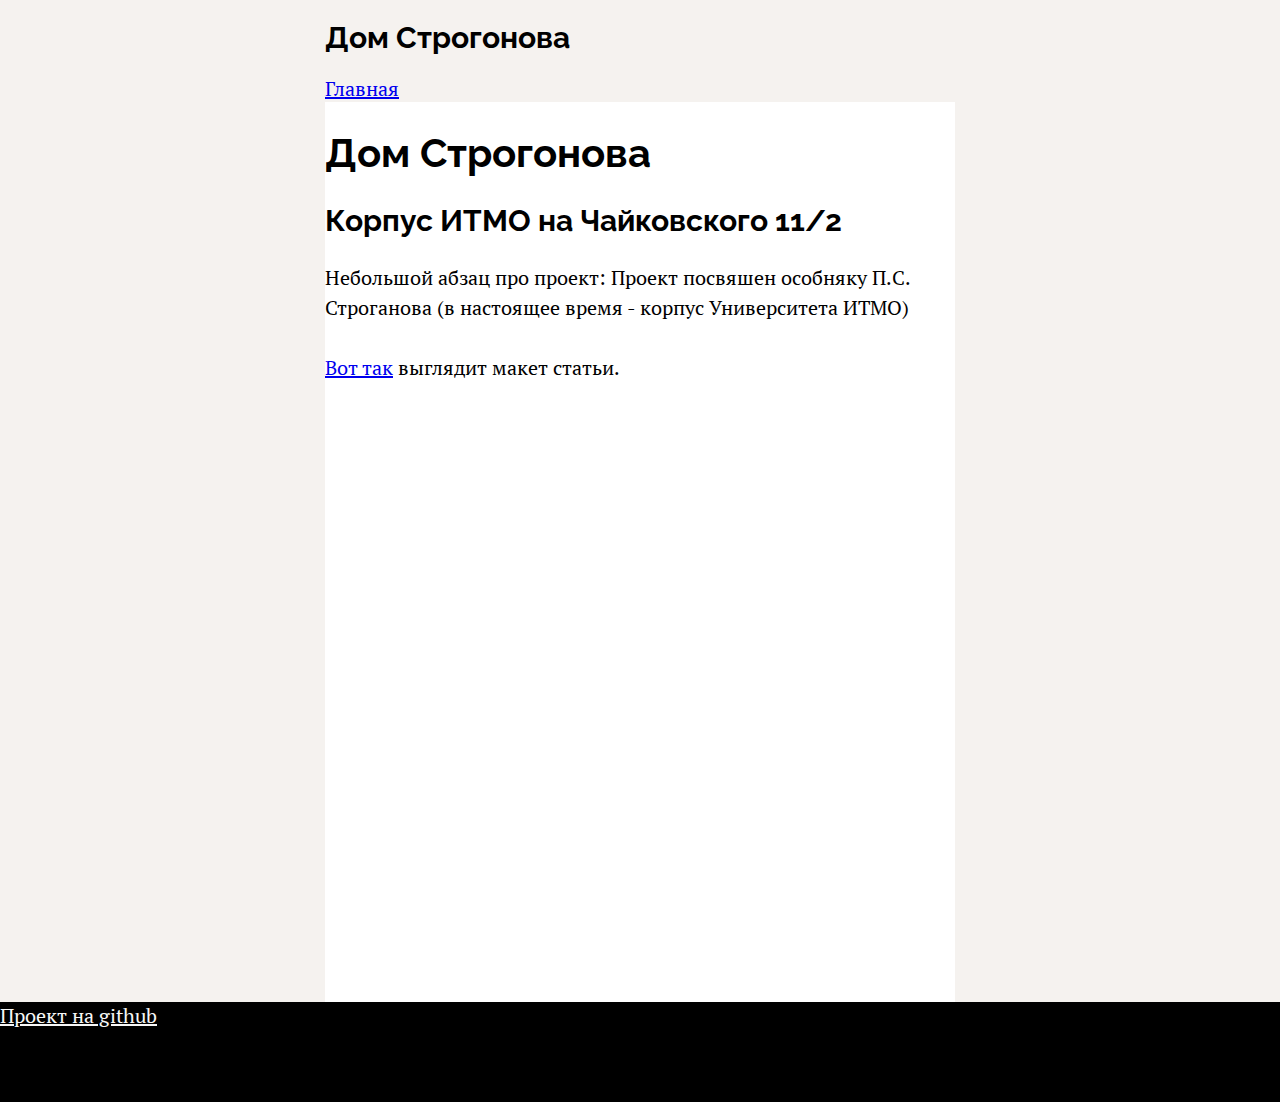
==== index.html @ 07bddcf1 "создан макет-сетка макет главной страницы; добавлен шаблон для статей;" ====
<!DOCTYPE html>
<html lang="ru">
<head>
    <meta charset="UTF-8">
    <title>Дом Строганова</title>
    <link rel="stylesheet" href="styles.css">
</head>
<body>
<header> <!--The header element represents a group of introductory or navigational aids-->
    <div> <!--The hgroup element represents a heading and related content.-->
        <h1 class="logo">Дом Строгонова</h1>
        <a href="index.html">Главная</a>
    </div>
</header>
<main>
    <div>
        <h1>Дом Строгонова</h1>
        <h2>Корпус ИТМО на Чайковского 11/2</h2>
        <p>Небольшой абзац про проект: Проект посвяшен особняку П.С. Строганова (в настоящее время - корпус Университета ИТМО)</p>
    </div>
    <p><a href="article.html">Вот так</a> выглядит макет статьи.</p>
</main>
<footer>
    <a href="https://github.com/chaykovskogo11/chaykovskogo11" target="_blank">Проект на github</a>
</footer>
</body>
</html>
---- styles.css ----
@import url('https://fonts.googleapis.com/css2?family=Raleway:wght@700&display=swap');
@import url('https://fonts.googleapis.com/css2?family=PT+Serif:ital,wght@0,400;0,700;1,400&display=swap');

* {
    box-sizing: border-box;
}

body {
    margin: 0;
    font-family: 'PT Serif', serif;
    background-color: #f5f2ef;
    font-size: 20px;

    display: grid;
    grid-column-gap: 20px;
    grid-template-columns: repeat(12, 1fr);
}

h1, h2, h3,
h4, h5, h6 {
    font-family: 'Raleway', sans-serif;
}
.logo {
    font-size: 30px;
}
p {
    line-height: 1.5;
    margin: 0 auto 30px;
}
header {
    grid-column: 4 / 10;
}
header hgroup {
    display: flex;
    justify-content: space-between;
    align-items: baseline;
}
hgroup a {
    text-decoration: none;
    color: black;
    font-family: 'Raleway', sans-serif;
}
main {
    height: 100vh;
    background-color: #fff;
    grid-column: 4 / 10;
}
main hgroup {
    margin: 50px 50px 50px;
}
aside {
    grid-row: 2 / 3;
    grid-column: 10 / 13;
}
footer {
    grid-column: 1 / 13;
    display: flex;
    height: 100px;
    background-color: black;
}

footer * {
    color: #f7f7f7;
}
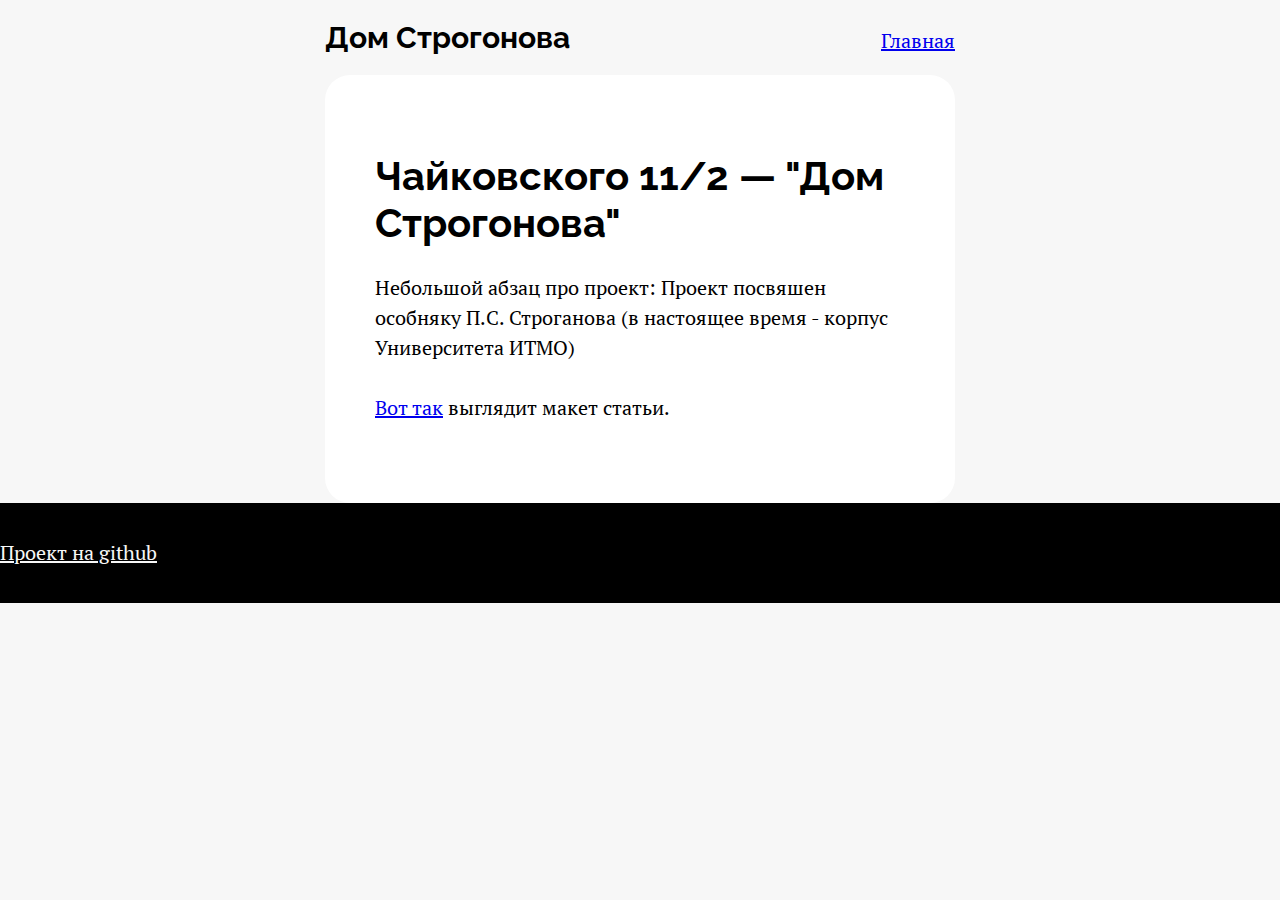
==== commit b6ff8aa8: "дополнение макета статьи" ====
--- a/index.html
+++ b/index.html
@@ -6,18 +6,14 @@
     <link rel="stylesheet" href="styles.css">
 </head>
 <body>
-<header> <!--The header element represents a group of introductory or navigational aids-->
-    <div> <!--The hgroup element represents a heading and related content.-->
-        <h1 class="logo">Дом Строгонова</h1>
-        <a href="index.html">Главная</a>
-    </div>
+<header>
+    <h1 class="logo">Дом Строгонова</h1>
+    <a href="index.html">Главная</a>
 </header>
 <main>
-    <div>
-        <h1>Дом Строгонова</h1>
-        <h2>Корпус ИТМО на Чайковского 11/2</h2>
-        <p>Небольшой абзац про проект: Проект посвяшен особняку П.С. Строганова (в настоящее время - корпус Университета ИТМО)</p>
-    </div>
+    <h1>Чайковского 11/2 — "Дом Строгонова"</h1>
+    <p>Небольшой абзац про проект: Проект посвяшен особняку П.С. Строганова (в настоящее время - корпус Университета
+        ИТМО)</p>
     <p><a href="article.html">Вот так</a> выглядит макет статьи.</p>
 </main>
 <footer>
--- a/styles.css
+++ b/styles.css
@@ -1,4 +1,4 @@
-@import url('https://fonts.googleapis.com/css2?family=Raleway:wght@700&display=swap');
+@import url('https://fonts.googleapis.com/css2?family=Raleway:wght@500;700&display=swap');
 @import url('https://fonts.googleapis.com/css2?family=PT+Serif:ital,wght@0,400;0,700;1,400&display=swap');
 
 * {
@@ -8,7 +8,7 @@
 body {
     margin: 0;
     font-family: 'PT Serif', serif;
-    background-color: #f5f2ef;
+    background-color: #f7f7f7;
     font-size: 20px;
 
     display: grid;
@@ -20,45 +20,83 @@
 h4, h5, h6 {
     font-family: 'Raleway', sans-serif;
 }
+
 .logo {
     font-size: 30px;
 }
-p {
+
+main p {
     line-height: 1.5;
     margin: 0 auto 30px;
 }
+
 header {
     grid-column: 4 / 10;
-}
-header hgroup {
     display: flex;
     justify-content: space-between;
     align-items: baseline;
 }
-hgroup a {
+
+.fancy-a:hover {
+    text-decoration: underline black;
+}
+
+.fancy-a {
     text-decoration: none;
     color: black;
-    font-family: 'Raleway', sans-serif;
 }
+
 main {
-    height: 100vh;
+    border-radius: 25px;
     background-color: #fff;
     grid-column: 4 / 10;
+    padding: 50px;
 }
+
 main hgroup {
     margin: 50px 50px 50px;
 }
-aside {
+
+nav > ul {
+    list-style-type: none;
+    padding: 10px;
+    border-left: solid 2px darkgray;
+}
+
+nav ul ul {
+    list-style-type: none;
+    padding-left: 20px;
+}
+
+nav h1 {
+    font-size: 20px;
+    font-weight: normal;
+}
+
+.list-of-contents {
+    position: sticky;
     grid-row: 2 / 3;
     grid-column: 10 / 13;
 }
+
+.list-of-articles {
+    grid-column: 2 / 4;
+    grid-row: 2 / 3;
+    font-size: 16px;
+}
+
 footer {
     grid-column: 1 / 13;
     display: flex;
+    align-items: center;
     height: 100px;
     background-color: black;
 }
 
 footer * {
     color: #f7f7f7;
+}
+
+.itmo-logo {
+    scale: 10%;
 }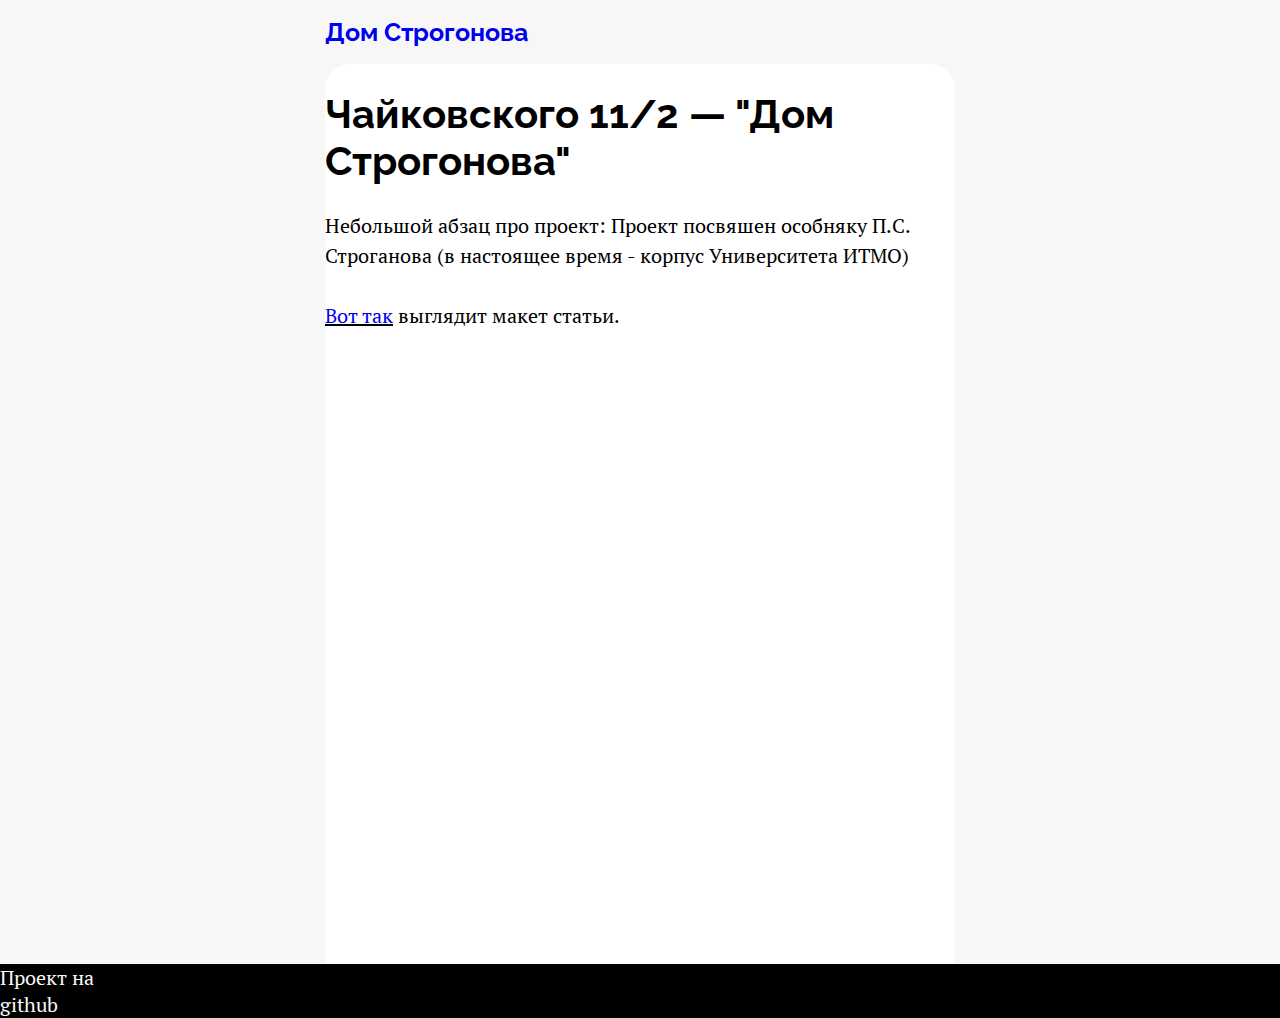
==== commit cab08f08: "шаблон для статей, список глав, футер" ====
--- a/index.html
+++ b/index.html
@@ -7,8 +7,7 @@
 </head>
 <body>
 <header>
-    <h1 class="logo">Дом Строгонова</h1>
-    <a href="index.html">Главная</a>
+    <h1 class="logo"><a href="index.html">Дом Строгонова</a></h1>
 </header>
 <main>
     <h1>Чайковского 11/2 — "Дом Строгонова"</h1>
--- a/styles.css
+++ b/styles.css
@@ -7,13 +7,13 @@
 
 body {
     margin: 0;
+    background-color: #f7f7f7;
     font-family: 'PT Serif', serif;
-    background-color: #f7f7f7;
     font-size: 20px;
 
     display: grid;
+    grid-template-columns: repeat(12, 1fr);
     grid-column-gap: 20px;
-    grid-template-columns: repeat(12, 1fr);
 }
 
 h1, h2, h3,
@@ -22,12 +22,16 @@
 }
 
 .logo {
-    font-size: 30px;
+    font-size: 25px;
 }
 
 main p {
     line-height: 1.5;
     margin: 0 auto 30px;
+}
+
+img {
+    width: 100%;
 }
 
 header {
@@ -37,66 +41,100 @@
     align-items: baseline;
 }
 
-.fancy-a:hover {
+a:visited {
+    color: inherit;
+}
+
+a:hover {
+    /*text-decoration: underline black;*/
+    color: rgb(52, 109, 219);
+}
+
+a:active {
+    color: black;
+}
+
+a {
+    text-decoration: none;
+}
+
+main {
+    grid-column: 4 / 10;
+    min-height: 100vh;
+    border-radius: 25px 25px 0 0;
+    background-color: #fff;
+}
+article {
+    padding: 50px;
+}
+article > h1 {
+    font-size: 40px;
+}
+.banner {
+    object-fit: cover;
+    max-height: 360px;
+    border-radius: inherit;
+}
+main a {
     text-decoration: underline black;
 }
 
-.fancy-a {
-    text-decoration: none;
-    color: black;
-}
-
-main {
-    border-radius: 25px;
-    background-color: #fff;
-    grid-column: 4 / 10;
-    padding: 50px;
-}
-
-main hgroup {
-    margin: 50px 50px 50px;
-}
-
-nav > ul {
+nav ul {
     list-style-type: none;
-    padding: 10px;
-    border-left: solid 2px darkgray;
-}
-
-nav ul ul {
-    list-style-type: none;
-    padding-left: 20px;
+    padding: 0;
+    margin: 10px 0;
+    color: #6c757d;
+    /*border-left: solid 2px darkgray;*/
 }
 
 nav h1 {
+    margin: 0;
     font-size: 20px;
     font-weight: normal;
 }
 
 .list-of-contents {
+    align-self: start;
     position: sticky;
+    top: 30px;
     grid-row: 2 / 3;
     grid-column: 10 / 13;
+    margin-left: 20px;
+    font-size: 18px;
+}
+
+.list-of-contents ul {
+    color: #6c757d;
+}
+
+.list-of-contents li {
+    margin-bottom: 3px;
 }
 
 .list-of-articles {
     grid-column: 2 / 4;
     grid-row: 2 / 3;
+    justify-self: end;
+    margin-right: 20px;
     font-size: 16px;
 }
 
 footer {
+    display: grid;
     grid-column: 1 / 13;
+    grid-template-columns: repeat(12, 1fr);
+    background-color: black;
+}
+
+footer section {
     display: flex;
+    grid-column: 4 / 10;
+    flex-wrap: wrap;
+    justify-content: space-between;
     align-items: center;
-    height: 100px;
-    background-color: black;
+    font-size: 18px;
 }
 
 footer * {
     color: #f7f7f7;
 }
-
-.itmo-logo {
-    scale: 10%;
-}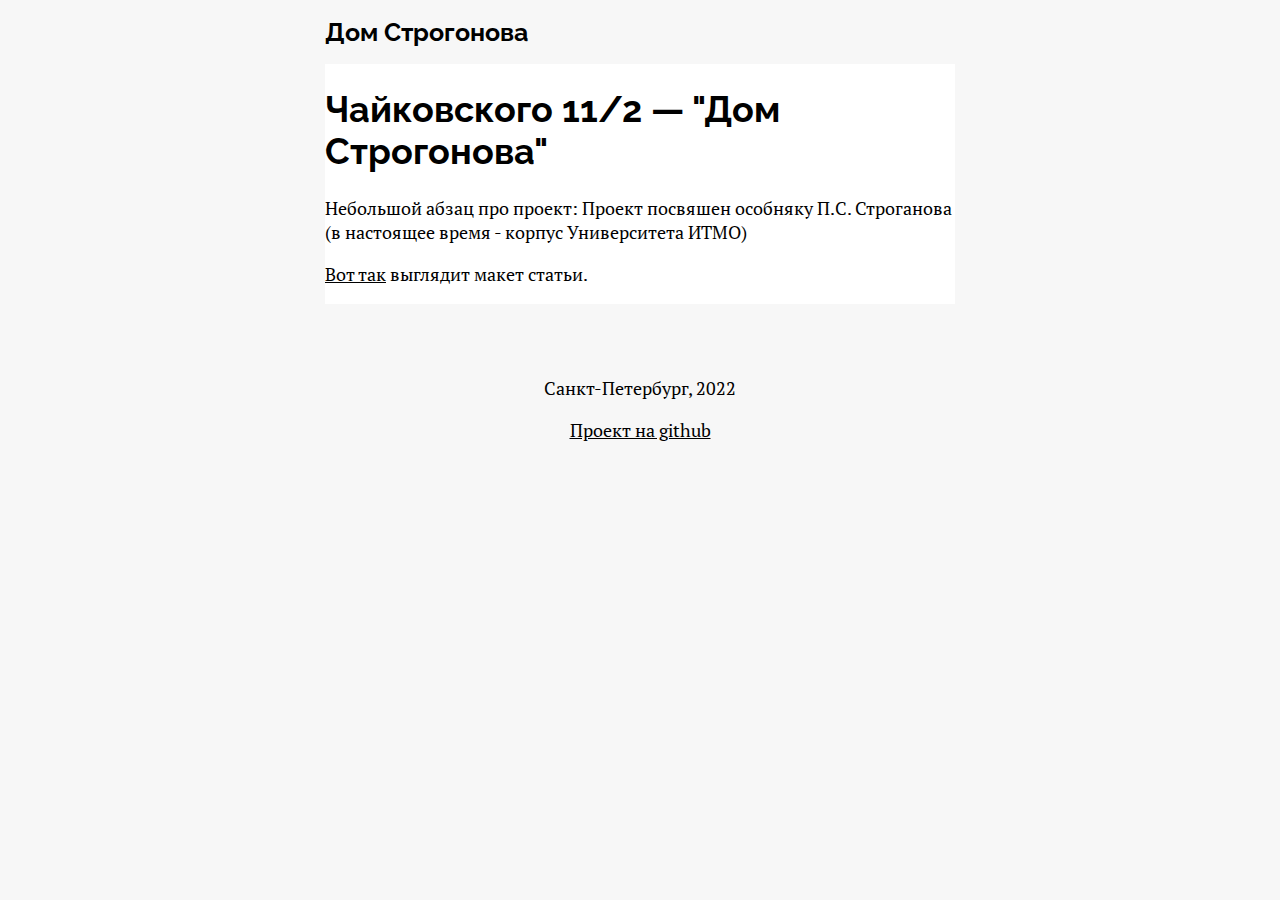
==== commit 9f8a9fba: "mobile ver. for index.html" ====
--- a/index.html
+++ b/index.html
@@ -2,12 +2,14 @@
 <html lang="ru">
 <head>
     <meta charset="UTF-8">
+    <meta name="viewport" content="width=device-width,initial-scale=1" />
     <title>Дом Строганова</title>
     <link rel="stylesheet" href="styles.css">
 </head>
 <body>
 <header>
     <h1 class="logo"><a href="index.html">Дом Строгонова</a></h1>
+    <img src="img/icons8-menu.svg" class="nav-button" alt="Навигация">
 </header>
 <main>
     <h1>Чайковского 11/2 — "Дом Строгонова"</h1>
@@ -16,7 +18,10 @@
     <p><a href="article.html">Вот так</a> выглядит макет статьи.</p>
 </main>
 <footer>
-    <a href="https://github.com/chaykovskogo11/chaykovskogo11" target="_blank">Проект на github</a>
+    <section>
+        <p>Санкт-Петербург, 2022</p>
+        <a href="https://github.com/chaykovskogo11/chaykovskogo11" target="_blank">Проект на github</a>
+    </section>
 </footer>
 </body>
 </html>--- a/styles.css
+++ b/styles.css
@@ -6,14 +6,11 @@
 }
 
 body {
-    margin: 0;
+    display: flex;
+    flex-direction: column;
+    margin: 0 auto;
+    font: 18px 'PT Serif', serif;
     background-color: #f7f7f7;
-    font-family: 'PT Serif', serif;
-    font-size: 20px;
-
-    display: grid;
-    grid-template-columns: repeat(12, 1fr);
-    grid-column-gap: 20px;
 }
 
 h1, h2, h3,
@@ -21,120 +18,142 @@
     font-family: 'Raleway', sans-serif;
 }
 
-.logo {
-    font-size: 25px;
-}
-
-main p {
-    line-height: 1.5;
-    margin: 0 auto 30px;
-}
-
 img {
     width: 100%;
 }
 
-header {
-    grid-column: 4 / 10;
-    display: flex;
-    justify-content: space-between;
-    align-items: baseline;
-}
-
-a:visited {
+/* Link styles */
+a:link, a:visited {
     color: inherit;
 }
 
 a:hover {
-    /*text-decoration: underline black;*/
-    color: rgb(52, 109, 219);
+    color: #346DDBFF;
 }
 
-a:active {
-    color: black;
-}
 
-a {
+header a,
+nav a {
     text-decoration: none;
 }
 
-main {
-    grid-column: 4 / 10;
-    min-height: 100vh;
-    border-radius: 25px 25px 0 0;
-    background-color: #fff;
+nav a:hover {
+    text-decoration: underline solid;
 }
-article {
-    padding: 50px;
+
+header a:hover {
+    color: inherit;
 }
-article > h1 {
-    font-size: 40px;
+
+/* Navigation styles */
+.list-of-articles,
+.list-of-contents {
+    padding: 1em;
 }
-.banner {
-    object-fit: cover;
-    max-height: 360px;
-    border-radius: inherit;
+
+nav h1 {
+    margin: 0;
+    font-size: 1.2em;
+    font-weight: normal;
 }
-main a {
-    text-decoration: underline black;
+
+nav ul {
+    color: #6c757d;
 }
 
 nav ul {
     list-style-type: none;
     padding: 0;
-    margin: 10px 0;
-    color: #6c757d;
-    /*border-left: solid 2px darkgray;*/
 }
 
-nav h1 {
-    margin: 0;
-    font-size: 20px;
-    font-weight: normal;
+/* Header styles */
+header {
+    display: flex;
+    justify-content: space-between;
+    align-items: center;
+    padding: 1em;
 }
 
-.list-of-contents {
-    align-self: start;
-    position: sticky;
-    top: 30px;
-    grid-row: 2 / 3;
-    grid-column: 10 / 13;
-    margin-left: 20px;
-    font-size: 18px;
+.logo {
+    font-size: 25px;
 }
 
-.list-of-contents ul {
-    color: #6c757d;
+.nav-button {
+    width: 30px;
+    height: 30px;
 }
 
-.list-of-contents li {
-    margin-bottom: 3px;
+/* Main styles */
+main {
+    background-color: white;
 }
 
-.list-of-articles {
-    grid-column: 2 / 4;
-    grid-row: 2 / 3;
-    justify-self: end;
-    margin-right: 20px;
-    font-size: 16px;
+.banner {
+    height: 15em;
+    object-fit: cover;
 }
 
+.article-lead {
+    font-family: 'Raleway', sans-serif;
+}
+
+article {
+    padding: 1em;
+}
+
+article section h1 {
+    margin-top: 3em;
+}
+
+/* Footer styles */
 footer {
-    display: grid;
-    grid-column: 1 / 13;
-    grid-template-columns: repeat(12, 1fr);
-    background-color: black;
+    margin-top: 3em;
 }
 
 footer section {
-    display: flex;
-    grid-column: 4 / 10;
-    flex-wrap: wrap;
-    justify-content: space-between;
-    align-items: center;
-    font-size: 18px;
+    text-align: center;
 }
 
-footer * {
-    color: #f7f7f7;
-}
+@media screen and (min-width: 45em) {
+    body {
+        display: grid;
+        grid-template-columns: repeat(12, 1fr);
+        column-gap: 20px;
+    }
+
+    header {
+        grid-column: 4 / 10;
+        padding: 0;
+    }
+
+    .nav-button {
+        display: none;
+    }
+
+    main {
+        grid-column: 4 / 10;
+        grid-row: 2;
+    }
+
+    article {
+        padding: 3% 10%;
+    }
+
+    .list-of-contents {
+        display: block !important;
+        grid-column: 10 / 12;
+        padding: 0;
+    }
+
+    .list-of-articles {
+        display: block !important;
+        grid-column: 2 / 4;
+        justify-self: end;
+        padding: 0;
+    }
+
+    footer {
+        grid-column: 4 / 10;
+    }
+
+}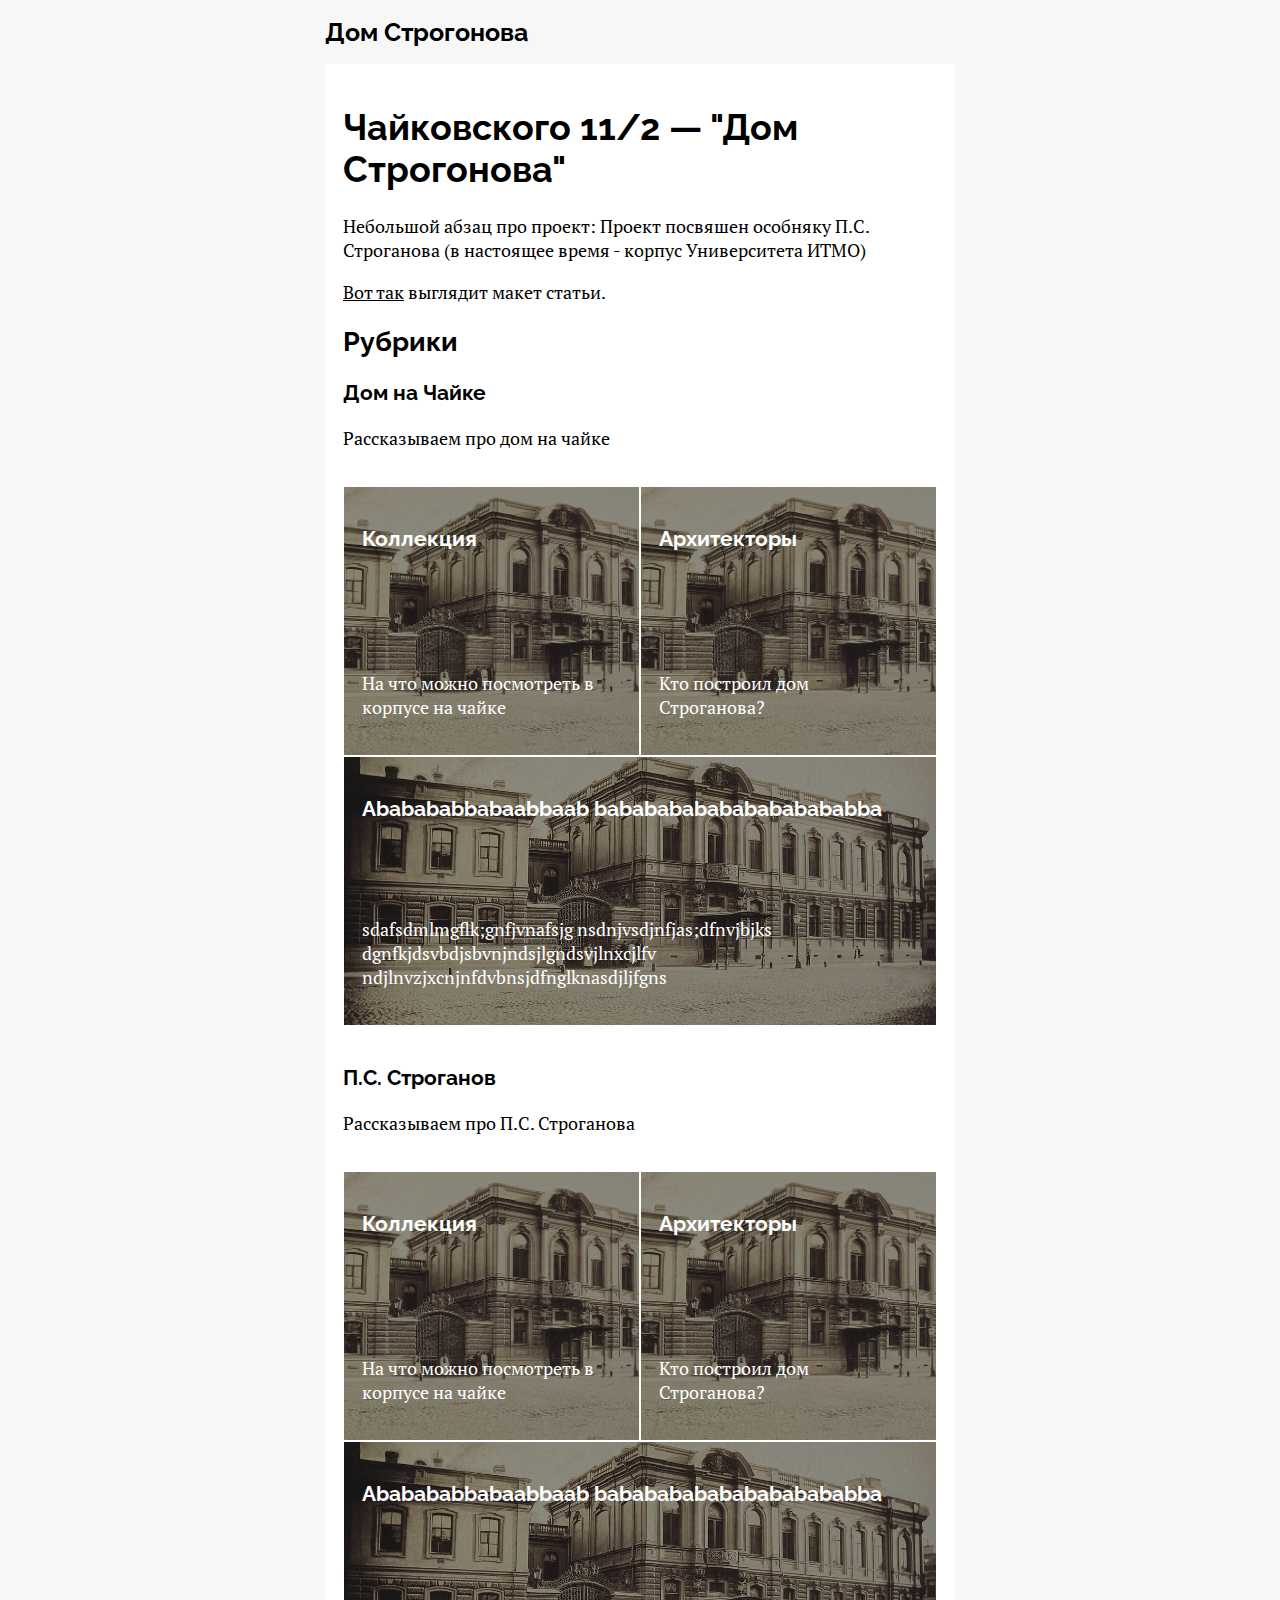
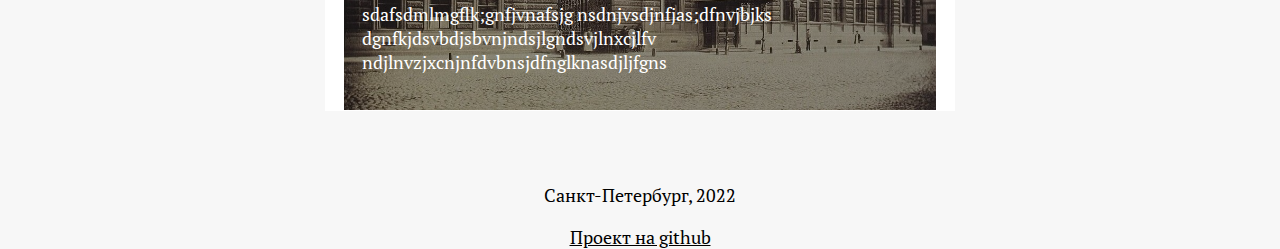
==== commit 41a5a0b4: "рубрики на index.html" ====
--- a/index.html
+++ b/index.html
@@ -2,7 +2,7 @@
 <html lang="ru">
 <head>
     <meta charset="UTF-8">
-    <meta name="viewport" content="width=device-width,initial-scale=1" />
+    <meta name="viewport" content="width=device-width,initial-scale=1"/>
     <title>Дом Строганова</title>
     <link rel="stylesheet" href="styles.css">
 </head>
@@ -12,10 +12,48 @@
     <img src="img/icons8-menu.svg" class="nav-button" alt="Навигация">
 </header>
 <main>
-    <h1>Чайковского 11/2 — "Дом Строгонова"</h1>
-    <p>Небольшой абзац про проект: Проект посвяшен особняку П.С. Строганова (в настоящее время - корпус Университета
-        ИТМО)</p>
-    <p><a href="article.html">Вот так</a> выглядит макет статьи.</p>
+    <div class="text-wrapper">
+        <h1>Чайковского 11/2 — "Дом Строгонова"</h1>
+        <p>Небольшой абзац про проект: Проект посвяшен особняку П.С. Строганова (в настоящее время - корпус Университета
+            ИТМО)</p>
+        <p><a href="article.html">Вот так</a> выглядит макет статьи.</p>
+        <h2>Рубрики</h2>
+        <h3>Дом на Чайке</h3>
+        <p>Рассказываем про дом на чайке</p>
+    </div>
+    <div class="card-wrapper">
+        <div class="card">
+            <h3><a class="main-link" href="article.html">Коллекция</a></h3>
+            <p>На что можно посмотреть в корпусе на чайке</p>
+        </div>
+        <div class="card">
+            <h3>Архитекторы</h3>
+            <p>Кто построил дом Строганова?</p>
+        </div>
+        <div class="card">
+            <h3>Ababababbabaabbaab bababababababababababba</h3>
+            <p>sdafsdmlmgflk;gnfjvnafsjg nsdnjvsdjnfjas;dfnvjbjks dgnfkjdsvbdjsbvnjndsjlgndsvjlnxcjlfv ndjlnvzjxcnjnfdvbnsjdfnglknasdjljfgns</p>
+        </div>
+    </div>
+    <div class="text-wrapper">
+        <h3>П.С. Строганов</h3>
+        <p>Рассказываем про П.С. Строганова</p>
+    </div>
+    <div class="card-wrapper">
+        <div class="card">
+            <h3>Коллекция</h3>
+            <p>На что можно посмотреть в корпусе на чайке</p>
+        </div>
+        <div class="card">
+            <h3>Архитекторы</h3>
+            <p>Кто построил дом Строганова?</p>
+        </div>
+        <div class="card">
+            <h3>Ababababbabaabbaab bababababababababababba</h3>
+            <p>sdafsdmlmgflk;gnfjvnafsjg nsdnjvsdjnfjas;dfnvjbjks dgnfkjdsvbdjsbvnjndsjlgndsvjlnxcjlfv ndjlnvzjxcnjnfdvbnsjdfnglknasdjljfgns</p>
+        </div>
+    </div>
+
 </main>
 <footer>
     <section>
@@ -23,5 +61,6 @@
         <a href="https://github.com/chaykovskogo11/chaykovskogo11" target="_blank">Проект на github</a>
     </section>
 </footer>
+<script src="script.js"></script>
 </body>
 </html>--- a/styles.css
+++ b/styles.css
@@ -88,6 +88,10 @@
     background-color: white;
 }
 
+.text-wrapper {
+    padding: 1em;
+}
+
 .banner {
     height: 15em;
     object-fit: cover;
@@ -103,6 +107,28 @@
 
 article section h1 {
     margin-top: 3em;
+}
+
+.card-wrapper {
+    display: flex;
+    flex-flow: row wrap;
+}
+
+.card {
+    padding: 1em;
+    color: white;
+    background: linear-gradient(rgba(0, 0, 0, .3), rgba(0, 0, 0, .3)), url("img/img.jpg") center/cover;
+    flex: 1;
+    min-height: 15em;
+    max-width: 100%;
+    border: 1px solid white;
+    display: flex;
+    flex-direction: column;
+    justify-content: space-between;
+}
+
+.card a {
+    text-decoration: none;
 }
 
 /* Footer styles */
@@ -135,6 +161,10 @@
         grid-row: 2;
     }
 
+    .card-wrapper {
+        padding: 0 1em;
+    }
+
     article {
         padding: 3% 10%;
     }
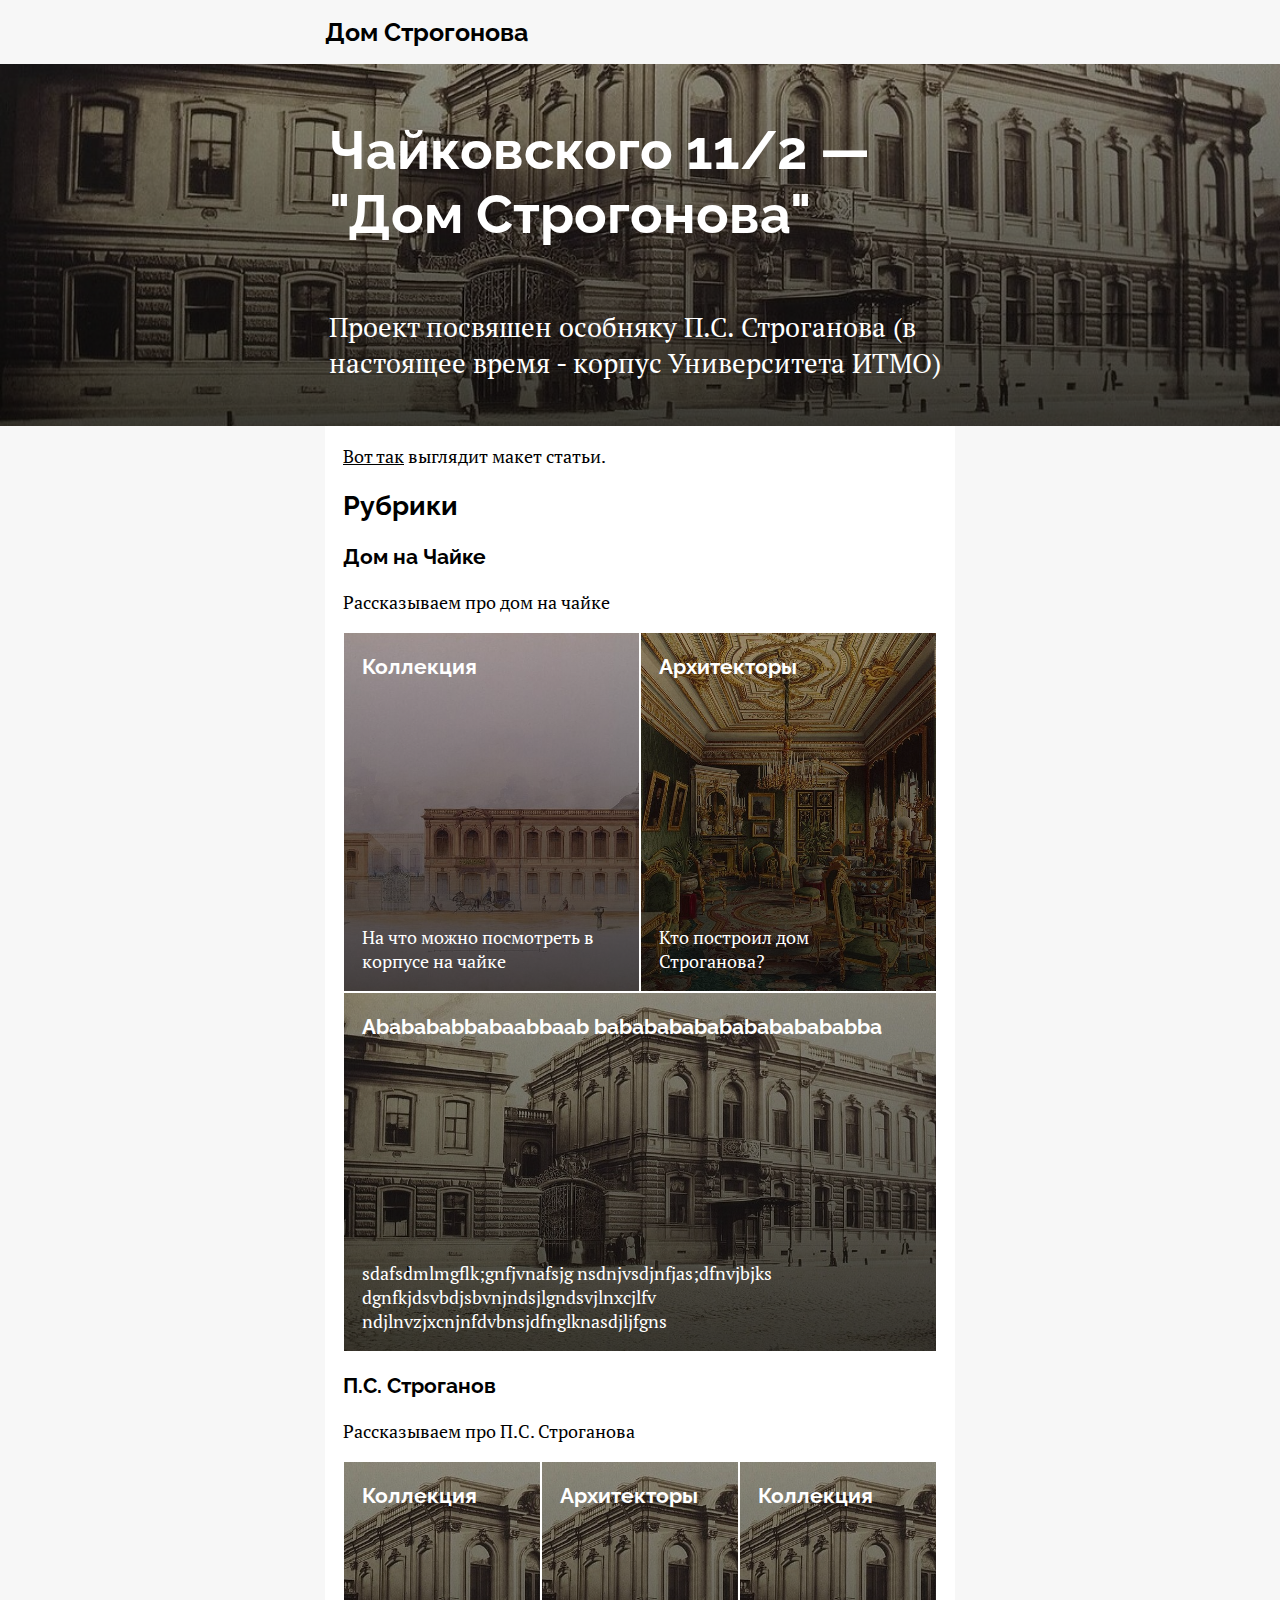
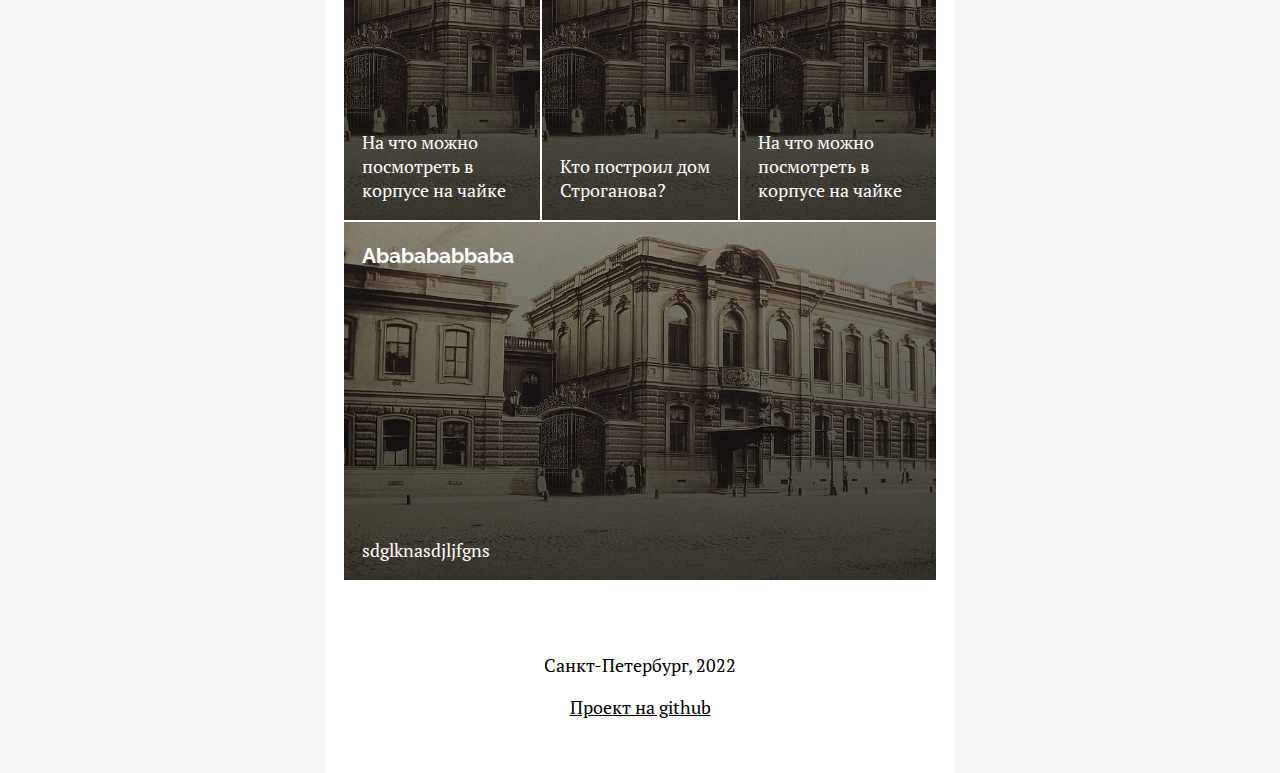
==== commit 7294c796: "hero на index.html" ====
--- a/index.html
+++ b/index.html
@@ -11,49 +11,59 @@
     <h1 class="logo"><a href="index.html">Дом Строгонова</a></h1>
     <img src="img/icons8-menu.svg" class="nav-button" alt="Навигация">
 </header>
+<section class="text-wrapper homepage-hero">
+    <div>
+        <h1>Чайковского 11/2 — "Дом Строгонова"</h1>
+        <p>Проект посвяшен особняку П.С. Строганова (в настоящее время - корпус Университета
+            ИТМО)</p>
+    </div>
+</section>
 <main>
-    <div class="text-wrapper">
-        <h1>Чайковского 11/2 — "Дом Строгонова"</h1>
-        <p>Небольшой абзац про проект: Проект посвяшен особняку П.С. Строганова (в настоящее время - корпус Университета
-            ИТМО)</p>
-        <p><a href="article.html">Вот так</a> выглядит макет статьи.</p>
-        <h2>Рубрики</h2>
-        <h3>Дом на Чайке</h3>
-        <p>Рассказываем про дом на чайке</p>
-    </div>
-    <div class="card-wrapper">
-        <div class="card">
-            <h3><a class="main-link" href="article.html">Коллекция</a></h3>
-            <p>На что можно посмотреть в корпусе на чайке</p>
+    <section>
+        <div class="text-wrapper">
+            <p><a href="article.html">Вот так</a> выглядит макет статьи.</p>
+            <h2>Рубрики</h2>
+            <h3>Дом на Чайке</h3>
+            <p>Рассказываем про дом на чайке</p>
         </div>
-        <div class="card">
-            <h3>Архитекторы</h3>
-            <p>Кто построил дом Строганова?</p>
+        <div class="card-wrapper">
+            <div class="card" id="collection-card">
+                <h3><a class="main-link" href="article.html">Коллекция</a></h3>
+                <p>На что можно посмотреть в корпусе на чайке</p>
+            </div>
+            <div class="card" id="architector-card">
+                <h3>Архитекторы</h3>
+                <p>Кто построил дом Строганова?</p>
+            </div>
+            <div class="card">
+                <h3>Ababababbabaabbaab bababababababababababba</h3>
+                <p>sdafsdmlmgflk;gnfjvnafsjg nsdnjvsdjnfjas;dfnvjbjks
+                    dgnfkjdsvbdjsbvnjndsjlgndsvjlnxcjlfv ndjlnvzjxcnjnfdvbnsjdfnglknasdjljfgns</p>
+            </div>
         </div>
-        <div class="card">
-            <h3>Ababababbabaabbaab bababababababababababba</h3>
-            <p>sdafsdmlmgflk;gnfjvnafsjg nsdnjvsdjnfjas;dfnvjbjks dgnfkjdsvbdjsbvnjndsjlgndsvjlnxcjlfv ndjlnvzjxcnjnfdvbnsjdfnglknasdjljfgns</p>
+        <div class="text-wrapper">
+            <h3>П.С. Строганов</h3>
+            <p>Рассказываем про П.С. Строганова</p>
         </div>
-    </div>
-    <div class="text-wrapper">
-        <h3>П.С. Строганов</h3>
-        <p>Рассказываем про П.С. Строганова</p>
-    </div>
-    <div class="card-wrapper">
-        <div class="card">
-            <h3>Коллекция</h3>
-            <p>На что можно посмотреть в корпусе на чайке</p>
+        <div class="card-wrapper">
+            <div class="card">
+                <h3>Коллекция</h3>
+                <p>На что можно посмотреть в корпусе на чайке</p>
+            </div>
+            <div class="card">
+                <h3>Архитекторы</h3>
+                <p>Кто построил дом Строганова?</p>
+            </div>
+            <div class="card">
+                <h3>Коллекция</h3>
+                <p>На что можно посмотреть в корпусе на чайке</p>
+            </div>
+            <div class="card">
+                <h3>Ababababbaba</h3>
+                <p>sdglknasdjljfgns</p>
+            </div>
         </div>
-        <div class="card">
-            <h3>Архитекторы</h3>
-            <p>Кто построил дом Строганова?</p>
-        </div>
-        <div class="card">
-            <h3>Ababababbabaabbaab bababababababababababba</h3>
-            <p>sdafsdmlmgflk;gnfjvnafsjg nsdnjvsdjnfjas;dfnvjbjks dgnfkjdsvbdjsbvnjndsjlgndsvjlnxcjlfv ndjlnvzjxcnjnfdvbnsjdfnglknasdjljfgns</p>
-        </div>
-    </div>
-
+    </section>
 </main>
 <footer>
     <section>
--- a/styles.css
+++ b/styles.css
@@ -71,7 +71,7 @@
     display: flex;
     justify-content: space-between;
     align-items: center;
-    padding: 1em;
+    padding: 0 1em;
 }
 
 .logo {
@@ -89,7 +89,25 @@
 }
 
 .text-wrapper {
+    padding: 0 1em;
+}
+
+.homepage-hero {
+    min-height: 20em;
+    background: linear-gradient(rgba(0, 0, 0, .3), rgba(0, 0, 0, .7)),
+    url("img/img.jpg") center/cover;
+    color: white;
     padding: 1em;
+}
+
+.homepage-hero div {
+    display: flex;
+    flex-direction: column;
+    justify-content: space-evenly;
+}
+
+.homepage-hero h1 {
+    font-size: 2em;
 }
 
 .banner {
@@ -115,11 +133,12 @@
 }
 
 .card {
-    padding: 1em;
+    padding: 0 1em;
     color: white;
-    background: linear-gradient(rgba(0, 0, 0, .3), rgba(0, 0, 0, .3)), url("img/img.jpg") center/cover;
+    background: linear-gradient(rgba(0, 0, 0, .3), rgba(0, 0, 0, .7)),
+    url("img/img.jpg") center/cover;
     flex: 1;
-    min-height: 15em;
+    min-height: 20em;
     max-width: 100%;
     border: 1px solid white;
     display: flex;
@@ -131,9 +150,19 @@
     text-decoration: none;
 }
 
+#collection-card {
+    background: linear-gradient(rgba(0, 0, 0, .3), rgba(0, 0, 0, .7)),
+    url("img/photo_2022-10-04_21-31-27.jpg") center/cover;
+}
+
+#architector-card {
+    background: linear-gradient(rgba(0, 0, 0, .3), rgba(0, 0, 0, .7)),
+    url("img/photo_2022-10-12_23-13-34.jpg") center/cover;
+}
+
 /* Footer styles */
 footer {
-    margin-top: 3em;
+    padding: 3em 0;
 }
 
 footer section {
@@ -156,9 +185,20 @@
         display: none;
     }
 
+    .homepage-hero {
+        grid-column: 1 / 13;
+        grid-row: 2;
+        display: grid;
+        grid-template-columns: repeat(12, 1fr);
+    }
+    .homepage-hero div {
+        grid-column: 4 / 10;
+        font-size: 1.5em;
+    }
+
     main {
         grid-column: 4 / 10;
-        grid-row: 2;
+        grid-row: 3;
     }
 
     .card-wrapper {
@@ -184,6 +224,7 @@
 
     footer {
         grid-column: 4 / 10;
+        background-color: white;
     }
 
 }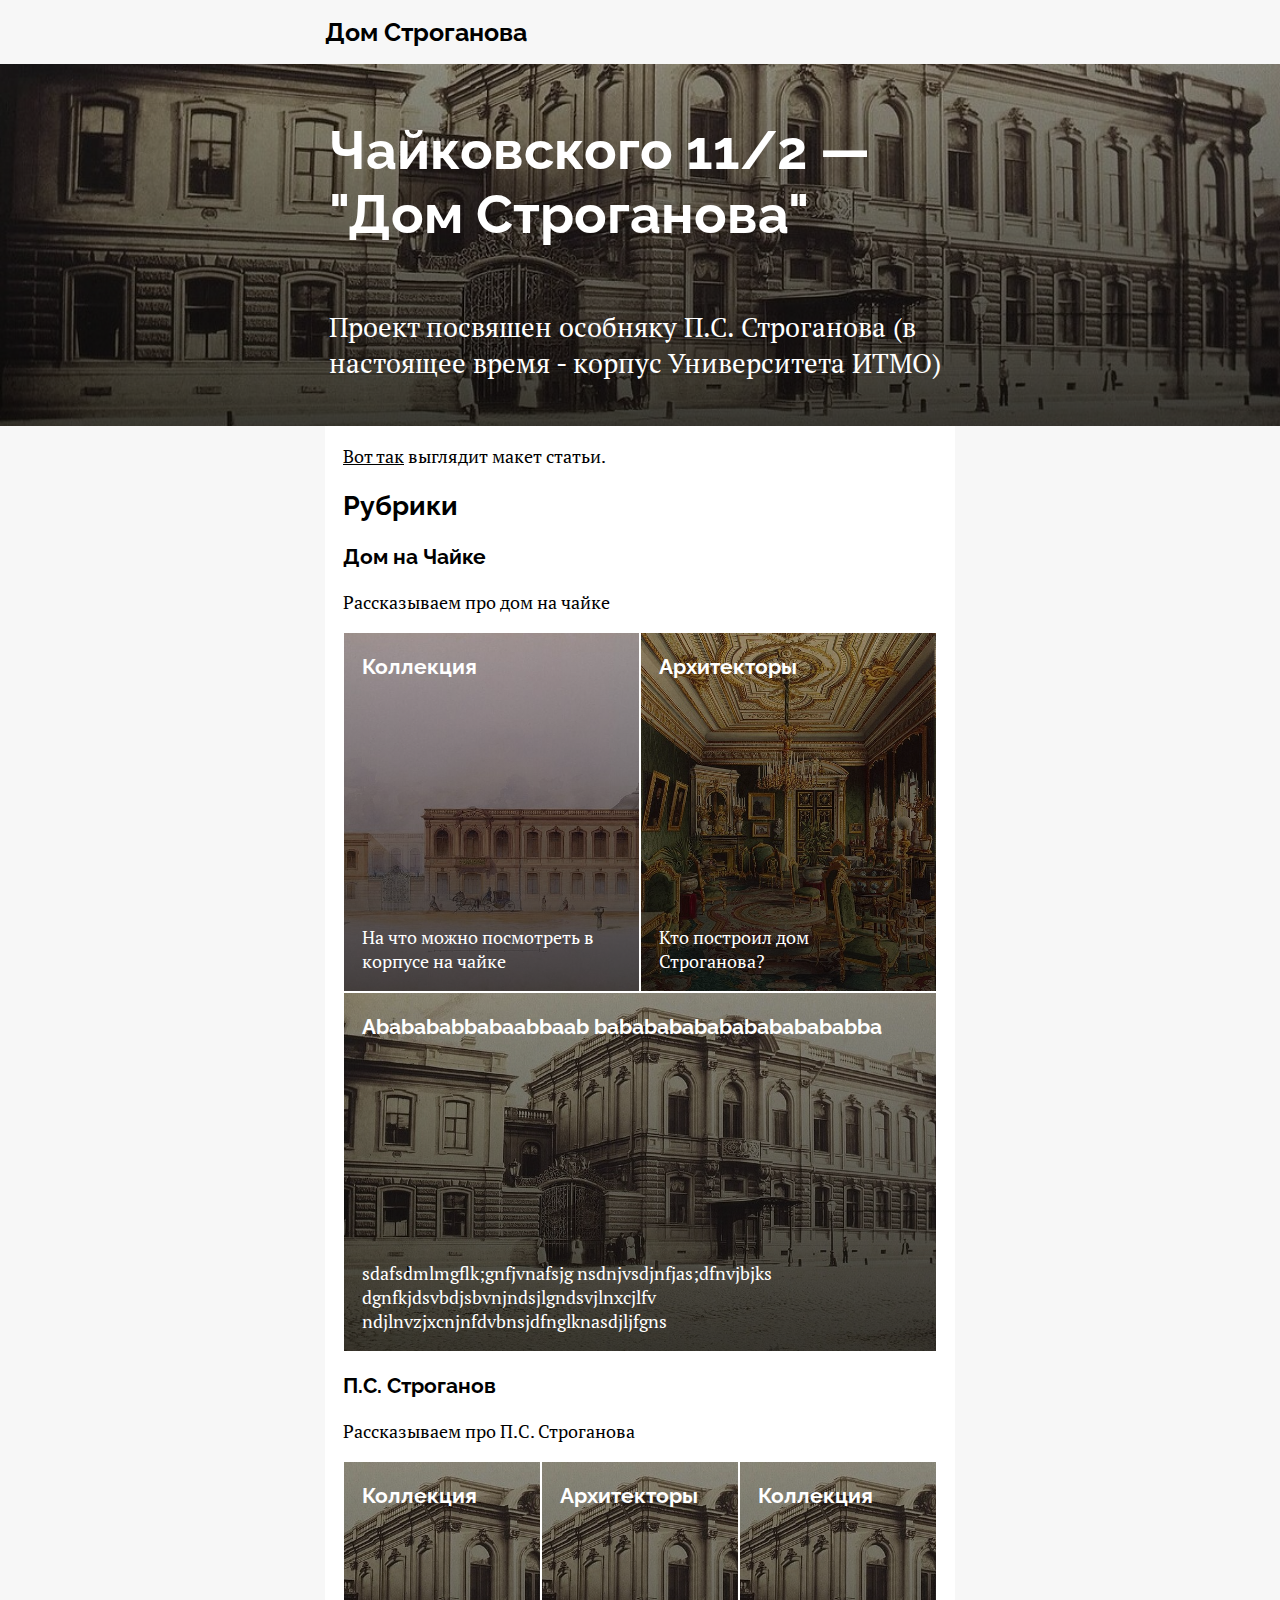
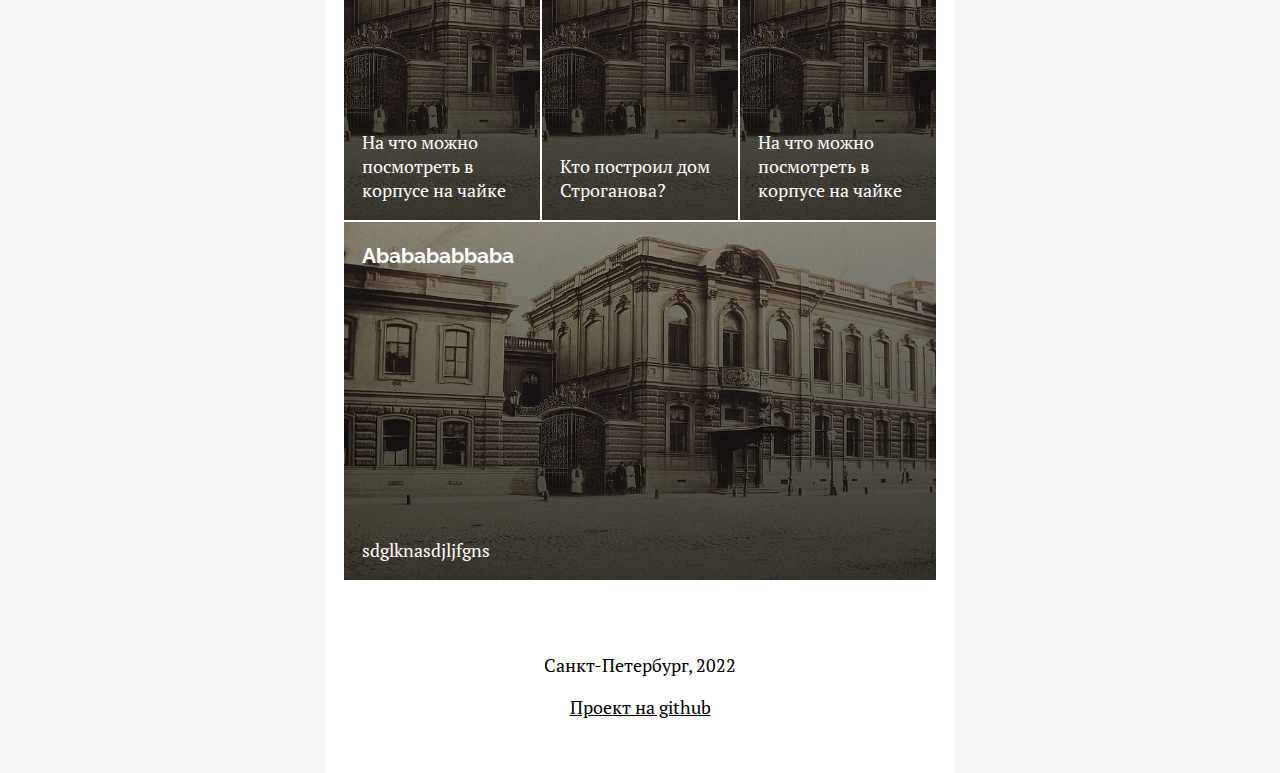
==== commit 609720a5: "опечатки" ====
--- a/index.html
+++ b/index.html
@@ -8,12 +8,12 @@
 </head>
 <body>
 <header>
-    <h1 class="logo"><a href="index.html">Дом Строгонова</a></h1>
+    <h1 class="logo"><a href="index.html">Дом Строганова</a></h1>
     <img src="img/icons8-menu.svg" class="nav-button" alt="Навигация">
 </header>
 <section class="text-wrapper homepage-hero">
     <div>
-        <h1>Чайковского 11/2 — "Дом Строгонова"</h1>
+        <h1>Чайковского 11/2 — "Дом Строганова"</h1>
         <p>Проект посвяшен особняку П.С. Строганова (в настоящее время - корпус Университета
             ИТМО)</p>
     </div>
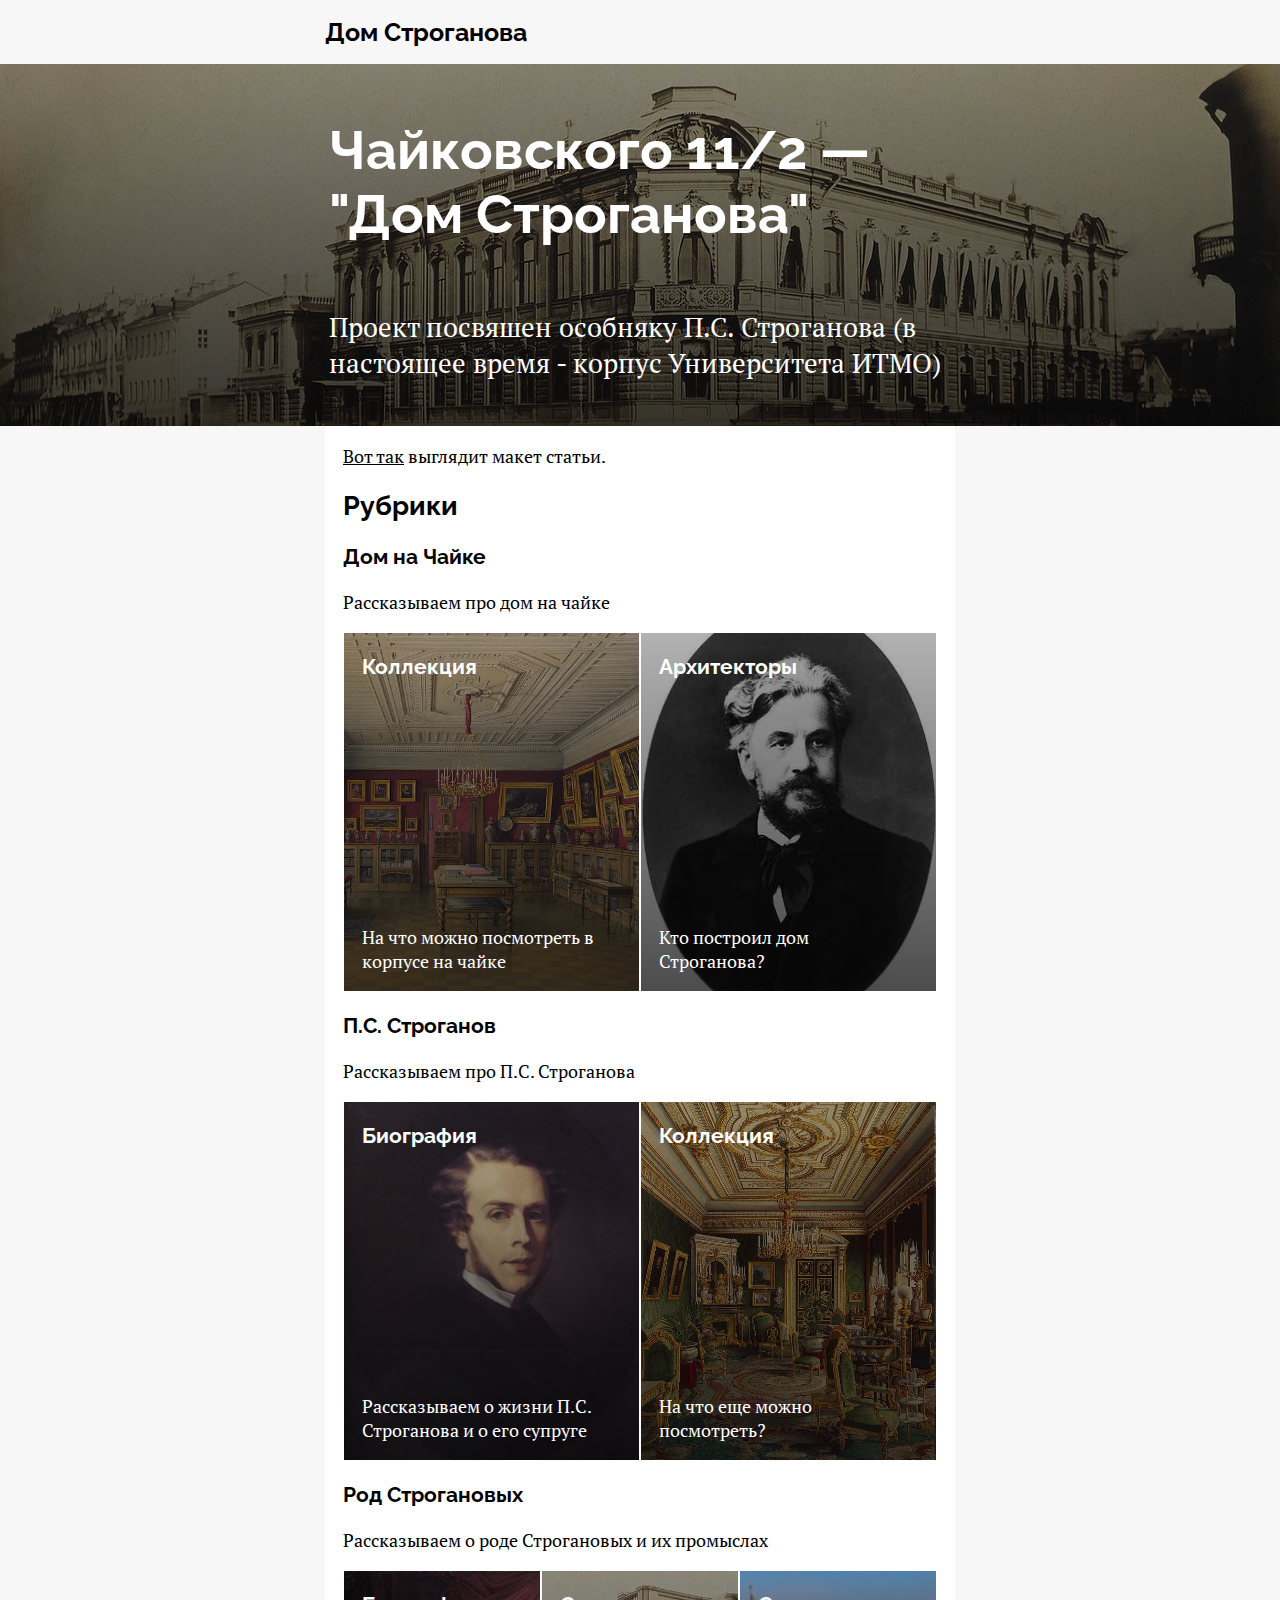
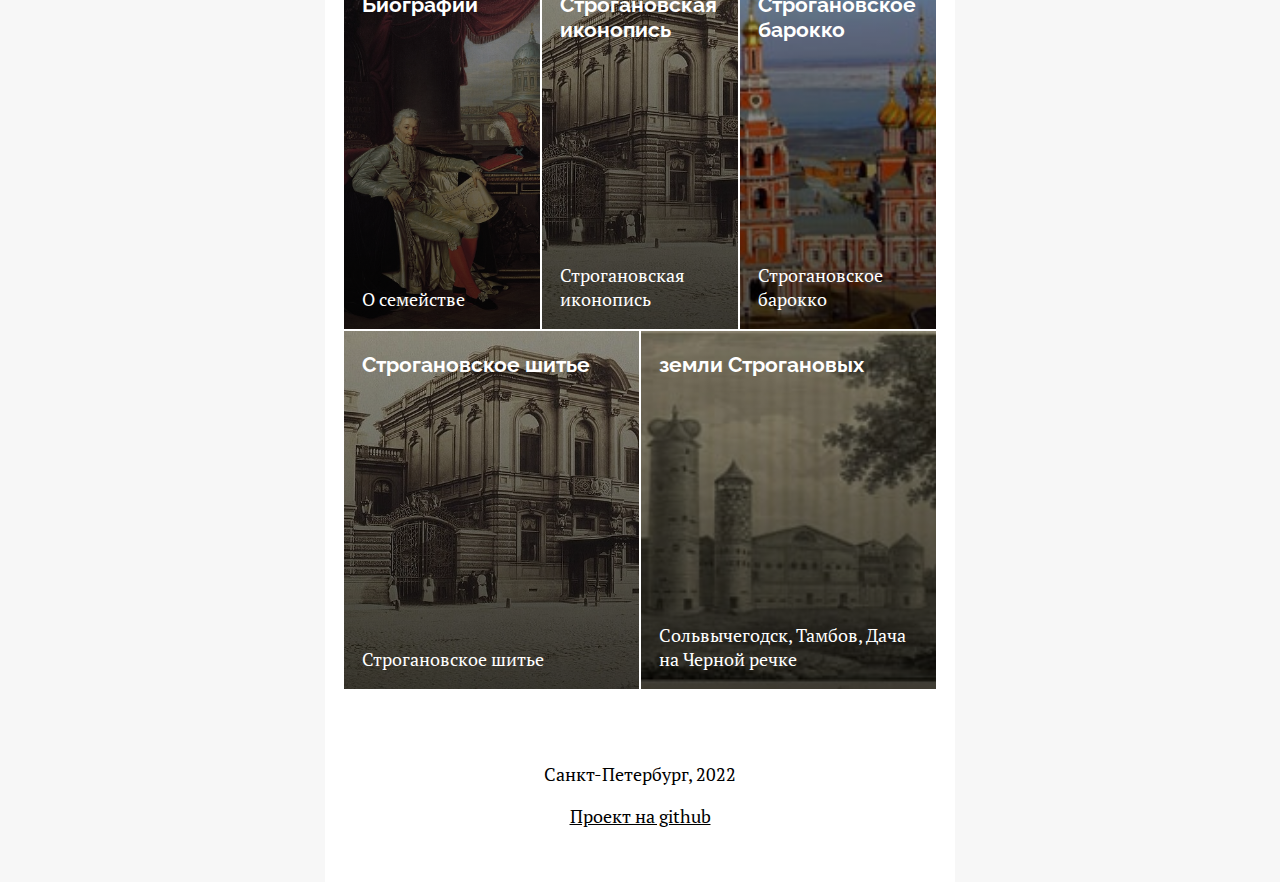
==== commit 922b536c: "наполнение index.html" ====
--- a/index.html
+++ b/index.html
@@ -35,32 +35,45 @@
                 <h3>Архитекторы</h3>
                 <p>Кто построил дом Строганова?</p>
             </div>
-            <div class="card">
-                <h3>Ababababbabaabbaab bababababababababababba</h3>
-                <p>sdafsdmlmgflk;gnfjvnafsjg nsdnjvsdjnfjas;dfnvjbjks
-                    dgnfkjdsvbdjsbvnjndsjlgndsvjlnxcjlfv ndjlnvzjxcnjnfdvbnsjdfnglknasdjljfgns</p>
-            </div>
         </div>
         <div class="text-wrapper">
             <h3>П.С. Строганов</h3>
             <p>Рассказываем про П.С. Строганова</p>
         </div>
         <div class="card-wrapper">
-            <div class="card">
+            <div class="card" id="ps-card">
+                <h3>Биография</h3>
+                <p>Рассказываем о жизни П.С. Строганова и о его супруге</p>
+            </div>
+            <div class="card" id="collection2-card">
                 <h3>Коллекция</h3>
-                <p>На что можно посмотреть в корпусе на чайке</p>
+                <p>На что еще можно посмотреть?</p>
             </div>
-            <div class="card">
-                <h3>Архитекторы</h3>
-                <p>Кто построил дом Строганова?</p>
+        </div>
+        <div class="text-wrapper">
+            <h3>Род Строгановых</h3>
+            <p>Рассказываем о роде Строгановых и их промыслах</p>
+        </div>
+        <div class="card-wrapper">
+            <div class="card" id="bib-fam-card">
+                <h3>Биографии</h3>
+                <p>О семействе</p>
             </div>
-            <div class="card">
-                <h3>Коллекция</h3>
-                <p>На что можно посмотреть в корпусе на чайке</p>
+            <div class="card" id="ico-card">
+                <h3>Строгановская иконопись</h3>
+                <p>Строгановская иконопись</p>
             </div>
-            <div class="card">
-                <h3>Ababababbaba</h3>
-                <p>sdglknasdjljfgns</p>
+            <div class="card" id="bar-card">
+                <h3>Строгановское барокко</h3>
+                <p>Строгановское барокко</p>
+            </div>
+            <div class="card" id="sew-card">
+                <h3>Строгановское шитье</h3>
+                <p>Строгановское шитье</p>
+            </div>
+            <div class="card" id="land-card">
+                <h3>земли Строгановых</h3>
+                <p>Сольвычегодск, Тамбов, Дача на Черной речке</p>
             </div>
         </div>
     </section>
--- a/styles.css
+++ b/styles.css
@@ -95,7 +95,7 @@
 .homepage-hero {
     min-height: 20em;
     background: linear-gradient(rgba(0, 0, 0, .3), rgba(0, 0, 0, .7)),
-    url("img/img.jpg") center/cover;
+    url("img/Особняк П.С.Строганова угловой вид .jpg") center/cover;
     color: white;
     padding: 1em;
 }
@@ -152,12 +152,40 @@
 
 #collection-card {
     background: linear-gradient(rgba(0, 0, 0, .3), rgba(0, 0, 0, .7)),
-    url("img/photo_2022-10-04_21-31-27.jpg") center/cover;
+    url("img/библиотека.jpg") center/cover;
 }
 
 #architector-card {
     background: linear-gradient(rgba(0, 0, 0, .3), rgba(0, 0, 0, .7)),
+    url("img/Месмахер.jpg") center/cover;
+}
+#ps-card {
+    background: linear-gradient(rgba(0, 0, 0, .3), rgba(0, 0, 0, .7)),
+    url("img/Брюллов, Карл Павлович (1799-1852). Портрет гр. Павла Сергеевича Строганова. 1850.jpg") center/cover;
+}
+#collection2-card {
+    background: linear-gradient(rgba(0, 0, 0, .3), rgba(0, 0, 0, .7)),
     url("img/photo_2022-10-12_23-13-34.jpg") center/cover;
+}
+#collection2-card {
+    background: linear-gradient(rgba(0, 0, 0, .3), rgba(0, 0, 0, .7)),
+    url("img/photo_2022-10-12_23-13-34.jpg") center/cover;
+}
+#bib-fam-card {
+    background: linear-gradient(rgba(0, 0, 0, .3), rgba(0, 0, 0, .7)),
+    url("img/photo_2022-03-15_00-17-31.jpg") center/cover;
+}
+#bar-card {
+    background: linear-gradient(rgba(0, 0, 0, .3), rgba(0, 0, 0, .7)),
+    url("img/photo_2022-03-15_00-11-34.jpg") center/cover;
+}
+#sew-card {
+    background: linear-gradient(rgba(0, 0, 0, .3), rgba(0, 0, 0, .7)),
+    url("img/img.jpg") center/cover;
+}
+#land-card {
+    background: linear-gradient(rgba(0, 0, 0, .3), rgba(0, 0, 0, .7)),
+    url("img/photo_2022-03-15_00-07-30.jpg") center/cover;
 }
 
 /* Footer styles */
